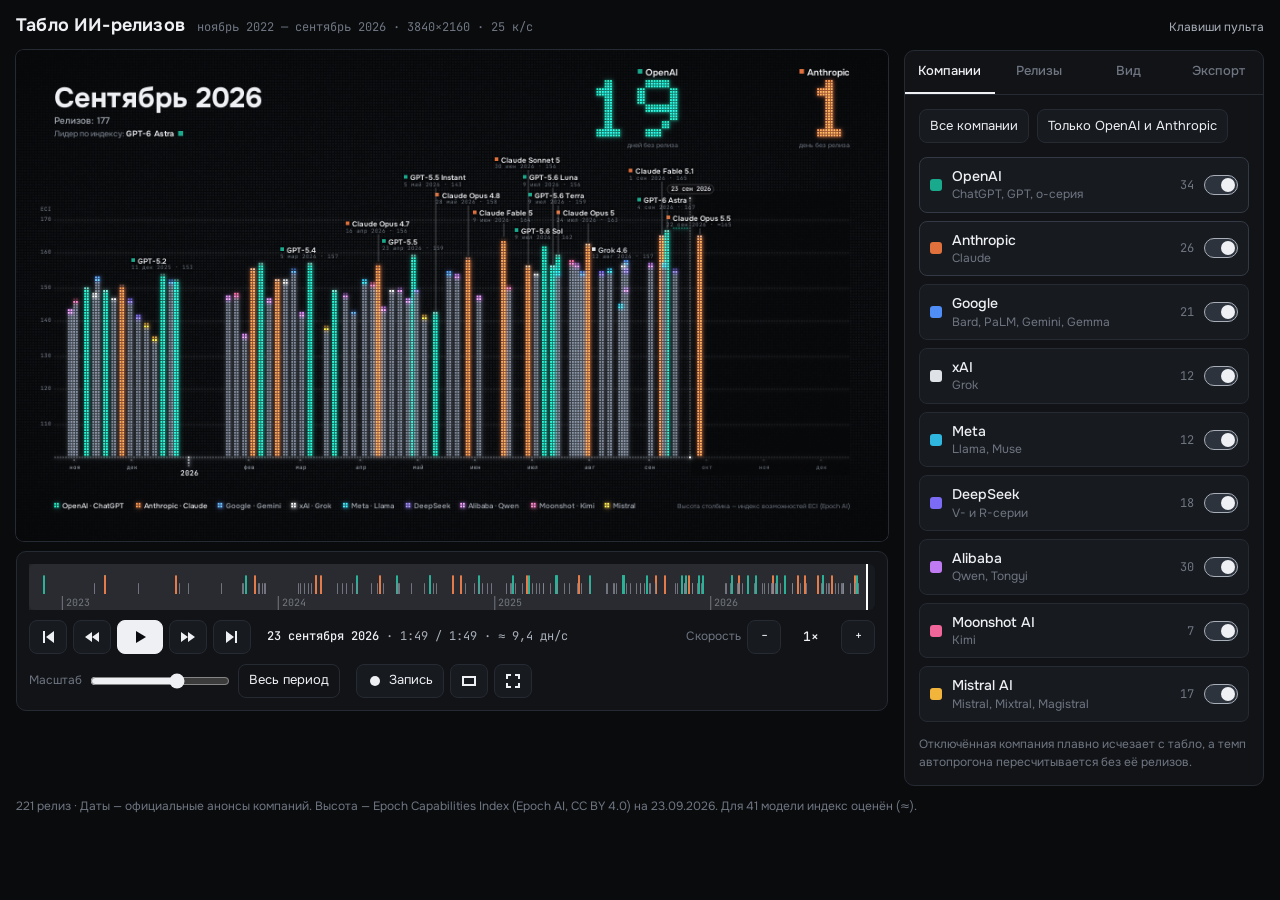
==== index.html @ 163517d7 "Табло ИИ-релизов: пиксельная анимация 16:9 с пультом и экспортом 4K - Движок (js/engine.js): сцена с" ====
<!doctype html>
<html lang="ru">
<head>
<meta charset="utf-8">
<meta name="viewport" content="width=device-width, initial-scale=1, viewport-fit=cover">
<title>Табло ИИ-релизов</title>
<meta name="description" content="Пиксельный таймлайн релизов ИИ-моделей с ноября 2022 года: OpenAI, Anthropic и остальные. Пульт для показа и экспорт видео 4K.">
<link rel="stylesheet" href="css/fonts.css">
<link rel="stylesheet" href="css/app.css">
</head>
<body>
<svg width="0" height="0" style="position:absolute" aria-hidden="true">
  <symbol id="i-start" viewBox="0 0 16 16"><path d="M3 2h2v12H3zM14 2v12L6 8z"/></symbol>
  <symbol id="i-prev" viewBox="0 0 16 16"><path d="M8 3v10L1 8zM15 3v10L8 8z"/></symbol>
  <symbol id="i-play" viewBox="0 0 16 16"><path d="M4 2l10 6-10 6z"/></symbol>
  <symbol id="i-pause" viewBox="0 0 16 16"><path d="M3 2h4v12H3zM9 2h4v12H9z"/></symbol>
  <symbol id="i-next" viewBox="0 0 16 16"><path d="M1 3v10l7-5zM8 3v10l7-5z"/></symbol>
  <symbol id="i-end" viewBox="0 0 16 16"><path d="M2 2v12l8-6zM11 2h2v12h-2z"/></symbol>
  <symbol id="i-rec" viewBox="0 0 16 16"><circle cx="8" cy="8" r="5"/></symbol>
  <symbol id="i-stop" viewBox="0 0 16 16"><path d="M3 3h10v10H3z"/></symbol>
  <symbol id="i-full" viewBox="0 0 16 16"><path d="M1 1h5v2H3v3H1zM10 1h5v5h-2V3h-3zM1 10h2v3h3v2H1zM13 10h2v5h-5v-2h3z"/></symbol>
  <symbol id="i-hide" viewBox="0 0 16 16"><path d="M1 3h14v10H1zm2 2v6h10V5z"/></symbol>
</svg>

<div class="app">
  <header class="topbar">
    <div class="brand">
      <h1>Табло ИИ-релизов</h1>
      <span class="meta" id="meta">ноябрь 2022 — сентябрь 2026 · 3840×2160 · 25 к/с</span>
    </div>
    <details class="keys">
      <summary>Клавиши пульта</summary>
      <dl>
        <dt>Пробел</dt><dd>пуск / пауза</dd>
        <dt>← →</dt><dd>предыдущий / следующий релиз</dd>
        <dt>Shift + ← →</dt><dd>только релизы OpenAI и Anthropic</dd>
        <dt>[ ]</dt><dd>на месяц назад / вперёд</dd>
        <dt>↑ ↓</dt><dd>быстрее / медленнее</dd>
        <dt>+ −  0</dt><dd>приблизить / отдалить / весь период</dd>
        <dt>O</dt><dd>только OpenAI и Anthropic ↔ все</dd>
        <dt>L</dt><dd>подписи моделей</dd>
        <dt>R</dt><dd>запись дубля</dd>
        <dt>H</dt><dd>спрятать пульт (чистая картинка)</dd>
        <dt>F</dt><dd>во весь экран</dd>
        <dt>Home / End</dt><dd>в начало / в конец</dd>
        <dt>Esc</dt><dd>снять выделение модели</dd>
      </dl>
    </details>
  </header>

  <main class="main">
    <section class="stage-col" aria-label="Табло">
      <div class="stage grab" id="stage">
        <canvas id="screen" role="img" aria-label="Пиксельный таймлайн релизов ИИ-моделей"></canvas>
        <div class="stage-badge" id="recBadge" hidden>REC <span id="recTime">0:00</span></div>
        <div class="toast" id="toast" role="status" aria-live="polite"></div>
      </div>

      <div class="transport">
        <div class="scrub" id="scrub" title="Перетащите, чтобы перемотать время">
          <canvas id="scrubCanvas"></canvas>
        </div>
        <div class="row">
          <div class="group" role="group" aria-label="Воспроизведение">
            <button class="btn" id="bStart" title="В начало (Home)" aria-label="В начало"><svg><use href="#i-start"/></svg></button>
            <button class="btn" id="bPrev" title="Предыдущий релиз (←)" aria-label="Предыдущий релиз"><svg><use href="#i-prev"/></svg></button>
            <button class="btn play" id="bPlay" title="Пуск / пауза (пробел)" aria-label="Пуск"><svg><use href="#i-play"/></svg></button>
            <button class="btn" id="bNext" title="Следующий релиз (→)" aria-label="Следующий релиз"><svg><use href="#i-next"/></svg></button>
            <button class="btn" id="bEnd" title="В конец (End)" aria-label="В конец"><svg><use href="#i-end"/></svg></button>
          </div>
          <div class="readout" id="readout"><b>—</b></div>
          <div class="spacer"></div>
          <div class="group" role="group" aria-label="Скорость">
            <span class="group-label">Скорость</span>
            <button class="btn" id="bSlower" title="Медленнее (↓)" aria-label="Медленнее">−</button>
            <span class="speed-val" id="speedVal">1×</span>
            <button class="btn" id="bFaster" title="Быстрее (↑)" aria-label="Быстрее">+</button>
          </div>
          <div class="group">
            <label class="group-label" for="zoom">Масштаб</label>
            <input type="range" id="zoom" min="0" max="1000" step="1">
            <button class="btn ghost" id="bFit" title="Весь период (0)">Весь период</button>
          </div>
          <div class="group">
            <button class="btn rec" id="bRec" aria-pressed="false" title="Запись дубля (R)"><svg><use href="#i-rec"/></svg><span id="recLabel">Запись</span></button>
            <button class="btn" id="bPresent" title="Спрятать пульт (H)" aria-label="Спрятать пульт"><svg><use href="#i-hide"/></svg></button>
            <button class="btn" id="bFull" title="Во весь экран (F)" aria-label="Во весь экран"><svg><use href="#i-full"/></svg></button>
          </div>
        </div>
      </div>
    </section>

    <aside class="panel" aria-label="Пульт">
      <div class="tabs" role="tablist">
        <button class="tab" role="tab" id="t-companies" aria-controls="p-companies" aria-selected="true">Компании</button>
        <button class="tab" role="tab" id="t-releases" aria-controls="p-releases" aria-selected="false">Релизы</button>
        <button class="tab" role="tab" id="t-view" aria-controls="p-view" aria-selected="false">Вид</button>
        <button class="tab" role="tab" id="t-export" aria-controls="p-export" aria-selected="false">Экспорт</button>
      </div>

      <div class="pane" id="p-companies" role="tabpanel" aria-labelledby="t-companies">
        <div class="chips">
          <button class="btn" id="bAll">Все компании</button>
          <button class="btn" id="bMainOnly">Только OpenAI и Anthropic</button>
        </div>
        <div class="list" id="companyList"></div>
        <p class="hint">Отключённая компания плавно исчезает с табло, а темп автопрогона пересчитывается без её релизов.</p>
      </div>

      <div class="pane" id="p-releases" role="tabpanel" aria-labelledby="t-releases" hidden>
        <input class="search" id="relSearch" type="search" placeholder="Найти модель: GPT-4, Opus, Gemini…" aria-label="Поиск модели">
        <div class="releases" id="relList"></div>
        <p class="hint">Клик по названию — перемотать к релизу и выделить модель. Галочка — показывать модель на табло. ≈ — оценка индекса (у модели нет замера ECI).</p>
      </div>

      <div class="pane" id="p-view" role="tabpanel" aria-labelledby="t-view" hidden>
        <div class="opt"><label for="oLabels">Подписи моделей</label><span class="switch"><input type="checkbox" id="oLabels"><span></span></span></div>
        <div class="opt"><label for="oLabelCount">Сколько подписей сразу<small id="oLabelCountVal">16</small></label><input type="range" id="oLabelCount" min="4" max="30" step="1"></div>
        <div class="opt"><label for="oScale">Шкала индекса слева</label><span class="switch"><input type="checkbox" id="oScale"><span></span></span></div>
        <div class="opt"><label for="oFrontier">Линия и имя лидера</label><span class="switch"><input type="checkbox" id="oFrontier"><span></span></span></div>
        <div class="opt"><span>Высота столбиков</span><span class="seg" data-opt="heights"><button data-v="score">По индексу</button><button data-v="equal">Одинаковая</button></span></div>
        <div class="opt"><span>Цвет остальных<small>приглушённый — серый столбик с цветной верхушкой</small></span><span class="seg" data-opt="others"><button data-v="muted">Приглушённый</button><button data-v="brand">Фирменный</button></span></div>
        <div class="opt"><span>Размер пикселя<small>в кадре 4K</small></span><span class="seg" data-opt="grid"><button data-v="8">8</button><button data-v="10">10</button><button data-v="12">12</button><button data-v="16">16</button><button data-v="20">20</button></span></div>
        <div class="opt"><span>Мышь и колёсико листают</span><span class="seg" data-opt="wheel"><button data-v="time">Время</button><button data-v="camera">Камеру</button></span></div>
        <div class="opt"><label for="oFinale">В конце показать весь период</label><span class="switch"><input type="checkbox" id="oFinale"><span></span></span></div>
        <button class="btn ghost" id="bReset">Сбросить настройки</button>
      </div>

      <div class="pane" id="p-export" role="tabpanel" aria-labelledby="t-export" hidden>
        <h3>Что сохранить</h3>
        <div class="takes" id="takeList"></div>
        <div class="opt"><span>Размер</span><span class="seg" data-opt="exportScale"><button data-v="1">4K · 3840×2160</button><button data-v="0.5">Full HD</button></span></div>
        <div class="opt"><span>Качество<small>битрейт для 4K</small></span><span class="seg" data-opt="bitrate"><button data-v="24">24</button><button data-v="32">32</button><button data-v="48">48 Мбит/с</button></span></div>
        <div class="chips">
          <button class="btn primary" id="bExport">Сохранить MP4</button>
          <button class="btn" id="bPng">Кадр PNG 4K</button>
        </div>
        <div class="progress" id="progress" hidden>
          <div class="bar"><i id="progressBar"></i></div>
          <div class="readout" id="progressText">Готовлю…</div>
          <button class="btn ghost" id="bCancel">Отменить</button>
        </div>
        <div class="note" id="exportNote">Видео собирается прямо в браузере: 25 кадров в секунду, H.264. Лучше всего работает в Chrome или Edge на компьютере.</div>
        <p class="hint">Дубль — это запись того, что вы делали пультом: пауза, перемотка, выделение моделей, масштаб. Нажмите «Запись» (R), покажите всё что нужно, остановите — дубль появится здесь.</p>
      </div>
    </aside>
  </main>

  <footer class="foot" id="foot"></footer>
</div>

<script src="vendor/mp4-muxer.js"></script>
<script src="js/data.js"></script>
<script src="js/engine.js"></script>
<script src="js/export.js"></script>
<script src="js/app.js"></script>
</body>
</html>
---- css/fonts.css ----
/* Onest и JetBrains Mono (SIL OFL 1.1) — локальные файлы, чтобы кадры рендерились одинаково везде */
@font-face { font-family: "Onest"; font-style: normal; font-display: swap; font-weight: 100 900;
  src: url("../fonts/onest-cyrillic-wght-normal.woff2") format("woff2-variations");
  unicode-range: U+0301, U+0400-045F, U+0490-0491, U+04B0-04B1, U+2116; }
@font-face { font-family: "Onest"; font-style: normal; font-display: swap; font-weight: 100 900;
  src: url("../fonts/onest-latin-wght-normal.woff2") format("woff2-variations");
  unicode-range: U+0000-00FF, U+0131, U+0152-0153, U+02BB-02BC, U+02C6, U+02DA, U+02DC, U+0304, U+0308, U+0329, U+2000-206F, U+20AC, U+2122, U+2191, U+2193, U+2212, U+2215, U+FEFF, U+FFFD; }
@font-face { font-family: "JetBrains Mono"; font-style: normal; font-display: swap; font-weight: 100 800;
  src: url("../fonts/jetbrains-mono-cyrillic-wght-normal.woff2") format("woff2-variations");
  unicode-range: U+0301, U+0400-045F, U+0490-0491, U+04B0-04B1, U+2116; }
@font-face { font-family: "JetBrains Mono"; font-style: normal; font-display: swap; font-weight: 100 800;
  src: url("../fonts/jetbrains-mono-latin-wght-normal.woff2") format("woff2-variations");
  unicode-range: U+0000-00FF, U+0131, U+0152-0153, U+02BB-02BC, U+02C6, U+02DA, U+02DC, U+0304, U+0308, U+0329, U+2000-206F, U+20AC, U+2122, U+2191, U+2193, U+2212, U+2215, U+FEFF, U+FFFD; }
---- css/app.css ----
/* Табло ИИ-релизов — пульт. Одна тёмная тема: это монтажный стол, картинка всё равно тёмная. */
:root {
  color-scheme: dark;
  --bg: #0a0b0d;
  --surface: #111317;
  --surface-2: #171a1f;
  --surface-3: #1e2229;
  --line: #262a33;
  --line-2: #343a45;
  --text: #eef0f3;
  --text-2: #a9afb9;
  --text-3: #6f7682;
  --openai: #19aa8e;
  --anthropic: #e0703c;
  --rec: #ff5a4f;
  --focus: #9cc2ff;
  --radius: 10px;
  --font: "Onest", "Segoe UI", system-ui, -apple-system, sans-serif;
  --mono: "JetBrains Mono", ui-monospace, "SFMono-Regular", Menlo, Consolas, monospace;
}

* { box-sizing: border-box; }
[hidden] { display: none !important; }
html, body { height: 100%; }
body {
  margin: 0;
  background: var(--bg);
  color: var(--text);
  font: 14px/1.45 var(--font);
  -webkit-font-smoothing: antialiased;
}
button, input, select { font: inherit; color: inherit; }
button { cursor: pointer; }
:focus-visible { outline: 2px solid var(--focus); outline-offset: 2px; }

.app { min-height: 100%; display: flex; flex-direction: column; padding-inline: 16px; padding-block: 12px 20px; gap: 12px; }

/* ---------- шапка ---------- */
.topbar { display: flex; align-items: baseline; justify-content: space-between; gap: 12px 24px; flex-wrap: wrap; }
.brand { display: flex; align-items: baseline; gap: 12px; flex-wrap: wrap; }
.brand h1 { margin: 0; font-size: 18px; font-weight: 650; letter-spacing: 0.01em; }
.brand .meta { color: var(--text-3); font: 12px/1.2 var(--mono); }
.keys { color: var(--text-3); font-size: 12px; }
.keys summary { cursor: pointer; list-style: none; color: var(--text-2); }
.keys summary::-webkit-details-marker { display: none; }
.keys[open] summary { margin-bottom: 8px; }
.keys dl { display: grid; grid-template-columns: auto 1fr; gap: 4px 14px; margin: 0; padding: 12px 14px; background: var(--surface); border: 1px solid var(--line); border-radius: var(--radius); }
.keys dt { font-family: var(--mono); color: var(--text); white-space: nowrap; }
.keys dd { margin: 0; color: var(--text-2); }

/* ---------- основная сетка ---------- */
.main { display: grid; grid-template-columns: minmax(0, 1fr) 360px; gap: 16px; align-items: start; }
.stage-col { display: flex; flex-direction: column; gap: 10px; min-width: 0; }

.stage {
  position: relative;
  width: 100%;
  max-width: 100%;
  aspect-ratio: 16 / 9;
  background: #07080a;
  border-radius: 8px;
  overflow: hidden;
  box-shadow: 0 0 0 1px var(--line);
  touch-action: none;
  user-select: none;
}
.stage canvas { position: absolute; inset: 0; width: 100%; height: 100%; display: block; image-rendering: auto; }
.stage.grab { cursor: grab; }
.stage.grabbing { cursor: grabbing; }
.stage.pointer { cursor: pointer; }
.stage-badge {
  position: absolute; top: 12px; right: 12px;
  display: flex; align-items: center; gap: 8px;
  padding: 5px 10px; border-radius: 999px;
  background: rgba(10, 11, 13, 0.82); border: 1px solid rgba(255, 90, 79, 0.5);
  font: 600 12px/1 var(--mono); color: var(--rec); letter-spacing: 0.06em;
  pointer-events: none;
}
.stage-badge::before { content: ""; width: 8px; height: 8px; border-radius: 50%; background: var(--rec); animation: blink 1s steps(2, start) infinite; }
@keyframes blink { to { visibility: hidden; } }
.toast {
  position: absolute; left: 50%; bottom: 16px; transform: translateX(-50%);
  padding: 7px 14px; border-radius: 8px;
  background: rgba(17, 19, 23, 0.92); border: 1px solid var(--line-2);
  font-size: 13px; color: var(--text); white-space: nowrap; pointer-events: none;
  opacity: 0; transition: opacity 0.2s;
}
.toast.show { opacity: 1; }

/* ---------- транспорт ---------- */
.transport { display: flex; flex-direction: column; gap: 10px; padding: 12px; background: var(--surface); border: 1px solid var(--line); border-radius: var(--radius); }
.scrub { position: relative; height: 46px; border-radius: 6px; background: var(--surface-2); cursor: pointer; touch-action: none; }
.scrub canvas { position: absolute; inset: 0; width: 100%; height: 100%; display: block; }
.row { display: flex; align-items: center; gap: 10px 16px; flex-wrap: wrap; }
.group { display: flex; align-items: center; gap: 6px; }
.group-label { color: var(--text-3); font-size: 12px; }
.btn {
  display: inline-flex; align-items: center; justify-content: center; gap: 6px;
  height: 34px; min-width: 34px; padding: 0 10px;
  background: var(--surface-2); border: 1px solid var(--line); border-radius: 8px;
  color: var(--text); font-size: 13px; white-space: nowrap;
}
.btn:hover { background: var(--surface-3); border-color: var(--line-2); }
.btn:disabled { opacity: 0.45; cursor: default; }
.btn svg { width: 16px; height: 16px; fill: currentColor; flex: none; }
.btn.play { min-width: 46px; background: var(--text); color: #0b0c0f; border-color: var(--text); }
.btn.play:hover { background: #ffffff; }
.btn.rec[aria-pressed="true"] { border-color: var(--rec); color: var(--rec); }
.btn.primary { background: var(--text); color: #0b0c0f; border-color: var(--text); font-weight: 600; }
.btn.primary:hover { background: #fff; }
.btn.ghost { background: transparent; }
.readout { font: 12px/1.3 var(--mono); color: var(--text-2); font-variant-numeric: tabular-nums; }
.readout b { color: var(--text); font-weight: 500; }
.speed-val { min-width: 48px; text-align: center; font: 500 13px/1 var(--mono); }
.spacer { flex: 1 1 auto; }
input[type="range"] { accent-color: var(--text); width: 140px; }

/* ---------- боковая панель ---------- */
.panel { display: flex; flex-direction: column; background: var(--surface); border: 1px solid var(--line); border-radius: var(--radius); min-height: 0; }
.tabs { display: grid; grid-template-columns: repeat(4, 1fr); border-bottom: 1px solid var(--line); }
.tab { padding: 11px 6px; background: none; border: 0; border-bottom: 2px solid transparent; color: var(--text-3); font-size: 13px; font-weight: 500; }
.tab[aria-selected="true"] { color: var(--text); border-bottom-color: var(--text); }
.tab:hover { color: var(--text); }
.pane { padding: 14px; display: flex; flex-direction: column; gap: 14px; overflow: auto; }
.pane[hidden] { display: none !important; }
.pane h3 { margin: 0; font-size: 12px; font-weight: 600; color: var(--text-3); text-transform: uppercase; letter-spacing: 0.08em; }
.hint { margin: 0; color: var(--text-3); font-size: 12px; }
.chips { display: flex; flex-wrap: wrap; gap: 8px; }

.company { display: grid; grid-template-columns: 12px 1fr auto auto; align-items: center; gap: 10px; padding: 8px 10px; border: 1px solid var(--line); border-radius: 8px; background: var(--surface-2); }
.company .sw { width: 12px; height: 12px; border-radius: 3px; }
.company .name { font-weight: 500; }
.company .name small { display: block; color: var(--text-3); font-weight: 400; font-size: 12px; }
.company .count { color: var(--text-3); font: 12px var(--mono); }
.company.main { border-color: var(--line-2); }
.list { display: flex; flex-direction: column; gap: 8px; }

.switch { position: relative; width: 34px; height: 20px; flex: none; }
.switch input { position: absolute; inset: 0; opacity: 0; margin: 0; cursor: pointer; }
.switch span { position: absolute; inset: 0; border-radius: 999px; background: var(--surface-3); border: 1px solid var(--line-2); transition: background 0.15s; pointer-events: none; }
.switch span::after { content: ""; position: absolute; top: 2px; left: 2px; width: 14px; height: 14px; border-radius: 50%; background: var(--text-3); transition: transform 0.15s, background 0.15s; }
.switch input:checked + span { background: #2d333d; border-color: var(--text-2); }
.switch input:checked + span::after { transform: translateX(14px); background: var(--text); }
.switch input:focus-visible + span { outline: 2px solid var(--focus); outline-offset: 2px; }

.opt { display: flex; align-items: center; justify-content: space-between; gap: 12px; }
.opt label { color: var(--text); }
.opt small { display: block; color: var(--text-3); font-size: 12px; }
.seg { display: inline-flex; border: 1px solid var(--line); border-radius: 8px; overflow: hidden; flex: none; }
.seg button { padding: 6px 10px; background: var(--surface-2); border: 0; border-left: 1px solid var(--line); color: var(--text-2); font-size: 12px; }
.seg button:first-child { border-left: 0; }
.seg button[aria-pressed="true"] { background: var(--text); color: #0b0c0f; font-weight: 600; }

.search { width: 100%; height: 34px; padding: 0 10px; border-radius: 8px; border: 1px solid var(--line); background: var(--surface-2); }
.releases { display: flex; flex-direction: column; max-height: min(62vh, 640px); overflow: auto; border: 1px solid var(--line); border-radius: 8px; }
.releases .year { position: sticky; top: 0; z-index: 1; padding: 6px 10px; background: var(--surface-3); color: var(--text-2); font: 600 12px var(--mono); }
.rel { display: grid; grid-template-columns: 22px 10px minmax(0, 1fr) auto; align-items: center; gap: 8px; padding: 6px 10px; border-top: 1px solid var(--line); }
.rel:hover { background: var(--surface-2); }
.rel.focus { background: #1c2129; box-shadow: inset 2px 0 0 var(--text); }
.rel.off .rel-name, .rel.off .rel-meta { opacity: 0.4; }
.rel input { margin: 0; accent-color: var(--text); }
.rel .sw { width: 10px; height: 10px; border-radius: 2px; }
.rel-name { background: none; border: 0; padding: 0; text-align: left; min-width: 0; overflow: hidden; text-overflow: ellipsis; white-space: nowrap; }
.rel-name:hover { text-decoration: underline; text-underline-offset: 3px; }
.rel-name .flag { color: var(--text-3); margin-left: 4px; font-size: 11px; }
.rel-meta { color: var(--text-3); font: 11px var(--mono); text-align: right; white-space: nowrap; }

.takes { display: flex; flex-direction: column; gap: 8px; }
.take { display: grid; grid-template-columns: 18px minmax(0, 1fr) auto; align-items: center; gap: 10px; padding: 8px 10px; border: 1px solid var(--line); border-radius: 8px; background: var(--surface-2); }
.take input { margin: 0; accent-color: var(--text); }
.take .t-name { font-weight: 500; }
.take .t-meta { display: block; color: var(--text-3); font: 11px var(--mono); }
.progress { display: flex; flex-direction: column; gap: 6px; }
.bar { height: 8px; border-radius: 999px; background: var(--surface-3); overflow: hidden; }
.bar > i { display: block; height: 100%; width: 0; background: var(--text); transition: width 0.2s; }
.note { padding: 10px 12px; border-radius: 8px; background: var(--surface-2); border: 1px solid var(--line); color: var(--text-2); font-size: 12px; }
.note.warn { border-color: rgba(255, 90, 79, 0.5); color: #ffb3ad; }
.foot { color: var(--text-3); font-size: 12px; }
.foot a { color: var(--text-2); }

/* ---------- режим показа (H): только картинка ---------- */
body.present .topbar, body.present .panel, body.present .transport { display: none; }
body.present .app { padding: 0; }
body.present .main { display: block; }
body.present .stage { position: fixed; inset: 0; margin: auto; width: min(100vw, calc(100vh * 16 / 9)); height: auto; border-radius: 0; box-shadow: none; }
body.present { background: #000; }
body.present.idle, body.present.idle .stage { cursor: none; }
.stage:fullscreen { width: 100vw; height: 100vh; max-width: none; border-radius: 0; background: #000; aspect-ratio: auto; }
.stage:fullscreen canvas { object-fit: contain; }

@media (max-width: 1100px) {
  .main { grid-template-columns: minmax(0, 1fr); }
  .releases { max-height: 420px; }
}
@media (max-width: 520px) {
  .app { padding-inline: 16px; }
  input[type="range"] { width: 110px; }
  .keys { display: none; }
}
@media (prefers-reduced-motion: reduce) {
  .stage-badge::before { animation: none; }
  .toast, .bar > i, .switch span, .switch span::after { transition: none; }
}
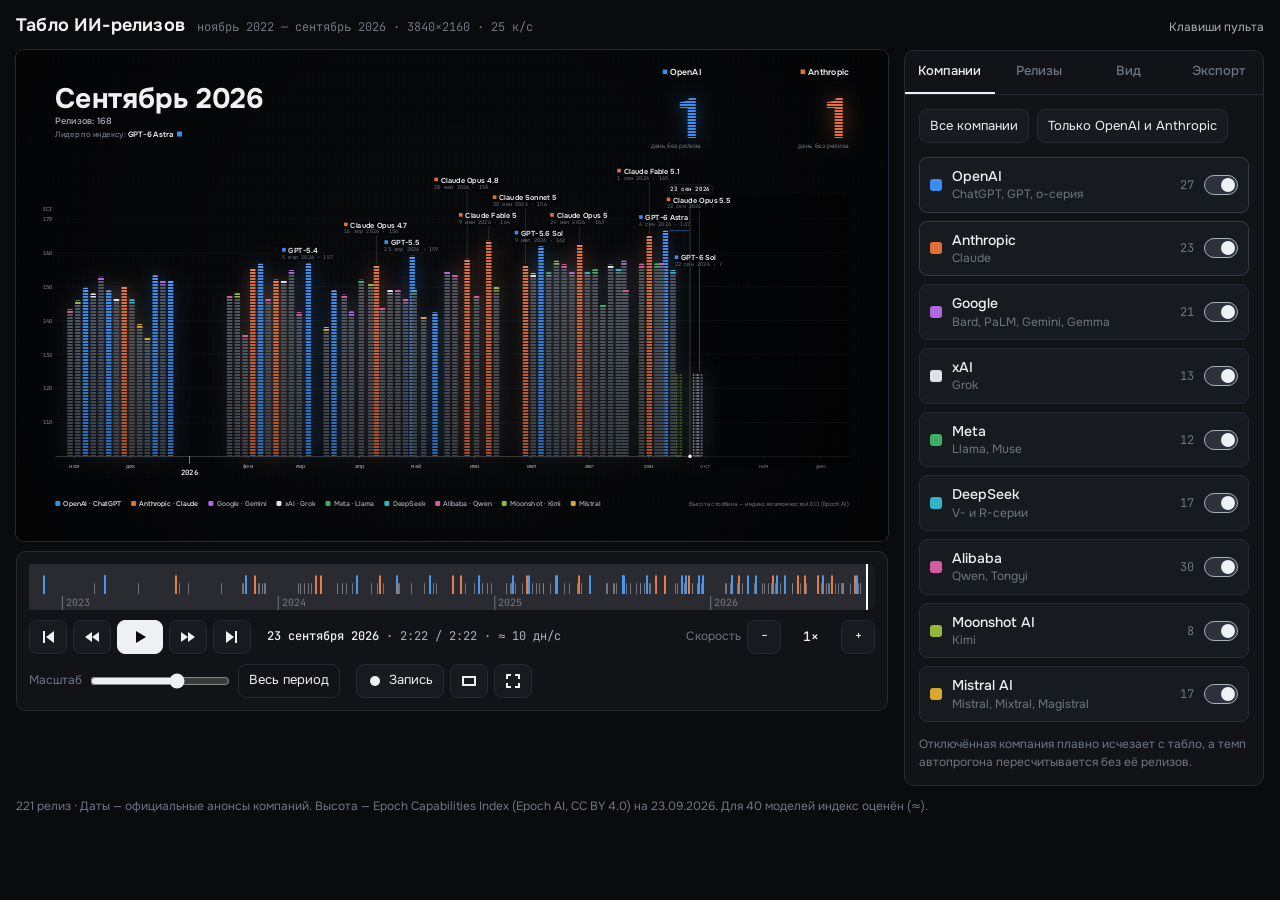
==== commit 842d885a: "Табло: синий OpenAI, равномерное время, один анонс за раз, менее пиксельный стиль - Цвета: OpenAI си" ====
--- a/index.html
+++ b/index.html
@@ -120,7 +120,8 @@
         <div class="opt"><label for="oFrontier">Линия и имя лидера</label><span class="switch"><input type="checkbox" id="oFrontier"><span></span></span></div>
         <div class="opt"><span>Высота столбиков</span><span class="seg" data-opt="heights"><button data-v="score">По индексу</button><button data-v="equal">Одинаковая</button></span></div>
         <div class="opt"><span>Цвет остальных<small>приглушённый — серый столбик с цветной верхушкой</small></span><span class="seg" data-opt="others"><button data-v="muted">Приглушённый</button><button data-v="brand">Фирменный</button></span></div>
-        <div class="opt"><span>Размер пикселя<small>в кадре 4K</small></span><span class="seg" data-opt="grid"><button data-v="8">8</button><button data-v="10">10</button><button data-v="12">12</button><button data-v="16">16</button><button data-v="20">20</button></span></div>
+        <div class="opt"><span>Стиль<small>сегменты — гладкие столбики с тонкой нарезкой</small></span><span class="seg" data-opt="style"><button data-v="segments">Сегменты</button><button data-v="smooth">Гладкий</button><button data-v="pixel">Пиксели</button></span></div>
+        <div class="opt" id="gridOpt"><span>Размер пикселя<small>в кадре 4K</small></span><span class="seg" data-opt="grid"><button data-v="8">8</button><button data-v="10">10</button><button data-v="12">12</button><button data-v="16">16</button><button data-v="20">20</button></span></div>
         <div class="opt"><span>Мышь и колёсико листают</span><span class="seg" data-opt="wheel"><button data-v="time">Время</button><button data-v="camera">Камеру</button></span></div>
         <div class="opt"><label for="oFinale">В конце показать весь период</label><span class="switch"><input type="checkbox" id="oFinale"><span></span></span></div>
         <button class="btn ghost" id="bReset">Сбросить настройки</button>
--- a/css/app.css
+++ b/css/app.css
@@ -132,7 +132,7 @@
 .company .name { font-weight: 500; }
 .company .name small { display: block; color: var(--text-3); font-weight: 400; font-size: 12px; }
 .company .count { color: var(--text-3); font: 12px var(--mono); }
-.company.main { border-color: var(--line-2); }
+.company.is-main { border-color: var(--line-2); }
 .list { display: flex; flex-direction: column; gap: 8px; }
 
 .switch { position: relative; width: 34px; height: 20px; flex: none; }
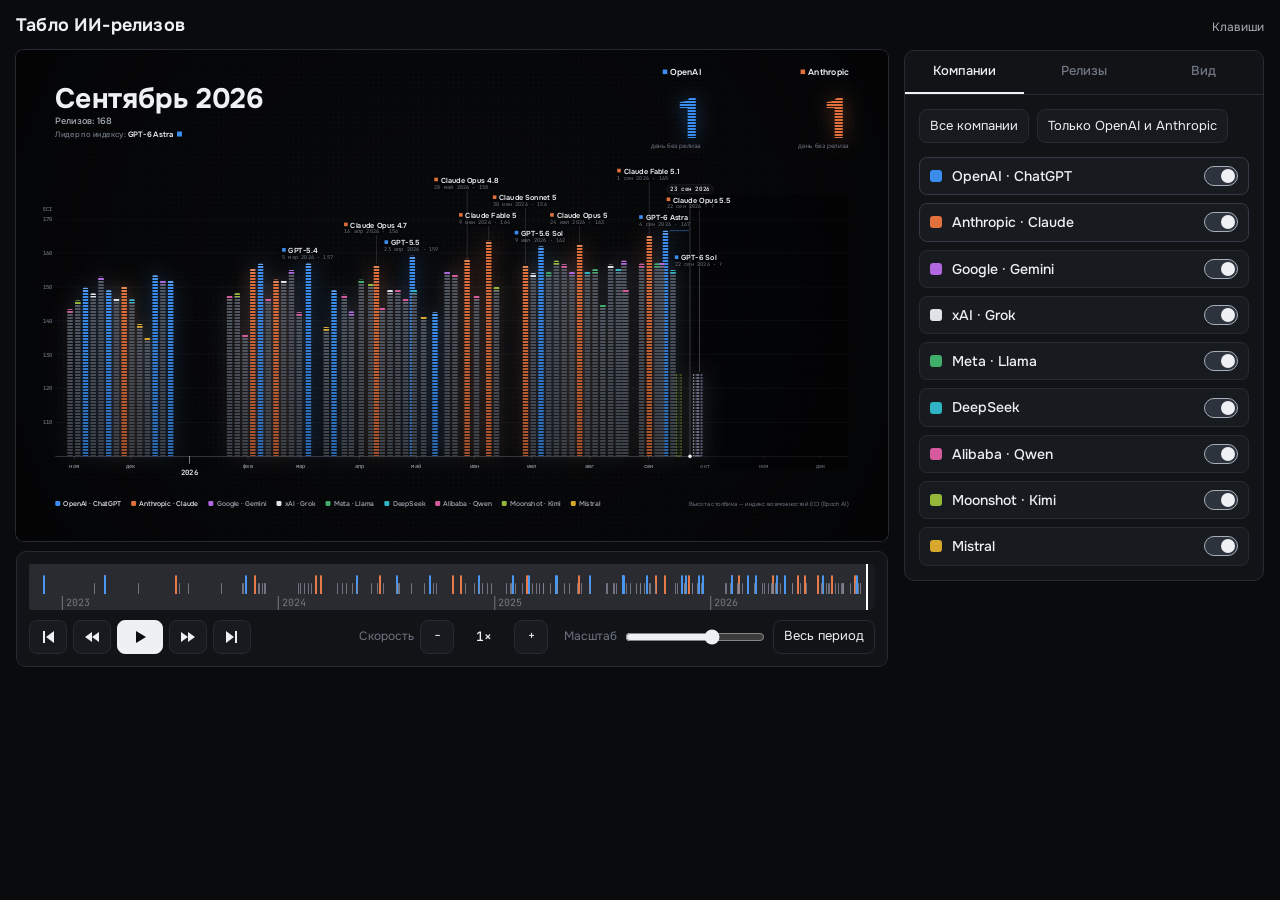
==== commit 9e24804f: "Пульт без лишнего: убраны запись, экспорт, полный экран и служебный текст - из шапки убрана строка с" ====
--- a/index.html
+++ b/index.html
@@ -4,7 +4,7 @@
 <meta charset="utf-8">
 <meta name="viewport" content="width=device-width, initial-scale=1, viewport-fit=cover">
 <title>Табло ИИ-релизов</title>
-<meta name="description" content="Пиксельный таймлайн релизов ИИ-моделей с ноября 2022 года: OpenAI, Anthropic и остальные. Пульт для показа и экспорт видео 4K.">
+<meta name="description" content="Таймлайн релизов ИИ-моделей с ноября 2022 года: OpenAI, Anthropic и остальные.">
 <link rel="stylesheet" href="css/fonts.css">
 <link rel="stylesheet" href="css/app.css">
 </head>
@@ -16,20 +16,13 @@
   <symbol id="i-pause" viewBox="0 0 16 16"><path d="M3 2h4v12H3zM9 2h4v12H9z"/></symbol>
   <symbol id="i-next" viewBox="0 0 16 16"><path d="M1 3v10l7-5zM8 3v10l7-5z"/></symbol>
   <symbol id="i-end" viewBox="0 0 16 16"><path d="M2 2v12l8-6zM11 2h2v12h-2z"/></symbol>
-  <symbol id="i-rec" viewBox="0 0 16 16"><circle cx="8" cy="8" r="5"/></symbol>
-  <symbol id="i-stop" viewBox="0 0 16 16"><path d="M3 3h10v10H3z"/></symbol>
-  <symbol id="i-full" viewBox="0 0 16 16"><path d="M1 1h5v2H3v3H1zM10 1h5v5h-2V3h-3zM1 10h2v3h3v2H1zM13 10h2v5h-5v-2h3z"/></symbol>
-  <symbol id="i-hide" viewBox="0 0 16 16"><path d="M1 3h14v10H1zm2 2v6h10V5z"/></symbol>
 </svg>
 
 <div class="app">
   <header class="topbar">
-    <div class="brand">
-      <h1>Табло ИИ-релизов</h1>
-      <span class="meta" id="meta">ноябрь 2022 — сентябрь 2026 · 3840×2160 · 25 к/с</span>
-    </div>
+    <h1>Табло ИИ-релизов</h1>
     <details class="keys">
-      <summary>Клавиши пульта</summary>
+      <summary>Клавиши</summary>
       <dl>
         <dt>Пробел</dt><dd>пуск / пауза</dd>
         <dt>← →</dt><dd>предыдущий / следующий релиз</dd>
@@ -39,52 +32,42 @@
         <dt>+ −  0</dt><dd>приблизить / отдалить / весь период</dd>
         <dt>O</dt><dd>только OpenAI и Anthropic ↔ все</dd>
         <dt>L</dt><dd>подписи моделей</dd>
-        <dt>R</dt><dd>запись дубля</dd>
-        <dt>H</dt><dd>спрятать пульт (чистая картинка)</dd>
-        <dt>F</dt><dd>во весь экран</dd>
+        <dt>H</dt><dd>спрятать пульт</dd>
         <dt>Home / End</dt><dd>в начало / в конец</dd>
         <dt>Esc</dt><dd>снять выделение модели</dd>
       </dl>
     </details>
   </header>
 
-  <main class="main">
+  <main class="layout">
     <section class="stage-col" aria-label="Табло">
       <div class="stage grab" id="stage">
-        <canvas id="screen" role="img" aria-label="Пиксельный таймлайн релизов ИИ-моделей"></canvas>
-        <div class="stage-badge" id="recBadge" hidden>REC <span id="recTime">0:00</span></div>
-        <div class="toast" id="toast" role="status" aria-live="polite"></div>
+        <canvas id="screen" role="img" aria-label="Таймлайн релизов ИИ-моделей"></canvas>
       </div>
 
       <div class="transport">
-        <div class="scrub" id="scrub" title="Перетащите, чтобы перемотать время">
+        <div class="scrub" id="scrub">
           <canvas id="scrubCanvas"></canvas>
         </div>
         <div class="row">
           <div class="group" role="group" aria-label="Воспроизведение">
-            <button class="btn" id="bStart" title="В начало (Home)" aria-label="В начало"><svg><use href="#i-start"/></svg></button>
-            <button class="btn" id="bPrev" title="Предыдущий релиз (←)" aria-label="Предыдущий релиз"><svg><use href="#i-prev"/></svg></button>
-            <button class="btn play" id="bPlay" title="Пуск / пауза (пробел)" aria-label="Пуск"><svg><use href="#i-play"/></svg></button>
-            <button class="btn" id="bNext" title="Следующий релиз (→)" aria-label="Следующий релиз"><svg><use href="#i-next"/></svg></button>
-            <button class="btn" id="bEnd" title="В конец (End)" aria-label="В конец"><svg><use href="#i-end"/></svg></button>
+            <button class="btn" id="bStart" title="В начало" aria-label="В начало"><svg><use href="#i-start"/></svg></button>
+            <button class="btn" id="bPrev" title="Предыдущий релиз" aria-label="Предыдущий релиз"><svg><use href="#i-prev"/></svg></button>
+            <button class="btn play" id="bPlay" title="Пуск / пауза" aria-label="Пуск"><svg><use href="#i-play"/></svg></button>
+            <button class="btn" id="bNext" title="Следующий релиз" aria-label="Следующий релиз"><svg><use href="#i-next"/></svg></button>
+            <button class="btn" id="bEnd" title="В конец" aria-label="В конец"><svg><use href="#i-end"/></svg></button>
           </div>
-          <div class="readout" id="readout"><b>—</b></div>
           <div class="spacer"></div>
           <div class="group" role="group" aria-label="Скорость">
             <span class="group-label">Скорость</span>
-            <button class="btn" id="bSlower" title="Медленнее (↓)" aria-label="Медленнее">−</button>
+            <button class="btn" id="bSlower" aria-label="Медленнее">−</button>
             <span class="speed-val" id="speedVal">1×</span>
-            <button class="btn" id="bFaster" title="Быстрее (↑)" aria-label="Быстрее">+</button>
+            <button class="btn" id="bFaster" aria-label="Быстрее">+</button>
           </div>
           <div class="group">
             <label class="group-label" for="zoom">Масштаб</label>
             <input type="range" id="zoom" min="0" max="1000" step="1">
-            <button class="btn ghost" id="bFit" title="Весь период (0)">Весь период</button>
-          </div>
-          <div class="group">
-            <button class="btn rec" id="bRec" aria-pressed="false" title="Запись дубля (R)"><svg><use href="#i-rec"/></svg><span id="recLabel">Запись</span></button>
-            <button class="btn" id="bPresent" title="Спрятать пульт (H)" aria-label="Спрятать пульт"><svg><use href="#i-hide"/></svg></button>
-            <button class="btn" id="bFull" title="Во весь экран (F)" aria-label="Во весь экран"><svg><use href="#i-full"/></svg></button>
+            <button class="btn ghost" id="bFit">Весь период</button>
           </div>
         </div>
       </div>
@@ -95,7 +78,6 @@
         <button class="tab" role="tab" id="t-companies" aria-controls="p-companies" aria-selected="true">Компании</button>
         <button class="tab" role="tab" id="t-releases" aria-controls="p-releases" aria-selected="false">Релизы</button>
         <button class="tab" role="tab" id="t-view" aria-controls="p-view" aria-selected="false">Вид</button>
-        <button class="tab" role="tab" id="t-export" aria-controls="p-export" aria-selected="false">Экспорт</button>
       </div>
 
       <div class="pane" id="p-companies" role="tabpanel" aria-labelledby="t-companies">
@@ -104,56 +86,33 @@
           <button class="btn" id="bMainOnly">Только OpenAI и Anthropic</button>
         </div>
         <div class="list" id="companyList"></div>
-        <p class="hint">Отключённая компания плавно исчезает с табло, а темп автопрогона пересчитывается без её релизов.</p>
       </div>
 
       <div class="pane" id="p-releases" role="tabpanel" aria-labelledby="t-releases" hidden>
-        <input class="search" id="relSearch" type="search" placeholder="Найти модель: GPT-4, Opus, Gemini…" aria-label="Поиск модели">
+        <input class="search" id="relSearch" type="search" placeholder="Найти модель" aria-label="Поиск модели">
         <div class="releases" id="relList"></div>
-        <p class="hint">Клик по названию — перемотать к релизу и выделить модель. Галочка — показывать модель на табло. ≈ — оценка индекса (у модели нет замера ECI).</p>
       </div>
 
       <div class="pane" id="p-view" role="tabpanel" aria-labelledby="t-view" hidden>
+        <div class="opt"><span>Стиль</span><span class="seg" data-opt="style"><button data-v="segments">Сегменты</button><button data-v="smooth">Гладкий</button><button data-v="pixel">Пиксели</button></span></div>
+        <div class="opt" id="gridOpt"><span>Размер пикселя</span><span class="seg" data-opt="grid"><button data-v="8">8</button><button data-v="10">10</button><button data-v="12">12</button><button data-v="16">16</button><button data-v="20">20</button></span></div>
         <div class="opt"><label for="oLabels">Подписи моделей</label><span class="switch"><input type="checkbox" id="oLabels"><span></span></span></div>
-        <div class="opt"><label for="oLabelCount">Сколько подписей сразу<small id="oLabelCountVal">16</small></label><input type="range" id="oLabelCount" min="4" max="30" step="1"></div>
-        <div class="opt"><label for="oScale">Шкала индекса слева</label><span class="switch"><input type="checkbox" id="oScale"><span></span></span></div>
-        <div class="opt"><label for="oFrontier">Линия и имя лидера</label><span class="switch"><input type="checkbox" id="oFrontier"><span></span></span></div>
+        <div class="opt"><label for="oLabelCount">Подписей сразу: <span id="oLabelCountVal">12</span></label><input type="range" id="oLabelCount" min="4" max="30" step="1"></div>
+        <div class="opt"><label for="oScale">Шкала индекса</label><span class="switch"><input type="checkbox" id="oScale"><span></span></span></div>
+        <div class="opt"><label for="oFrontier">Лидер по индексу</label><span class="switch"><input type="checkbox" id="oFrontier"><span></span></span></div>
         <div class="opt"><span>Высота столбиков</span><span class="seg" data-opt="heights"><button data-v="score">По индексу</button><button data-v="equal">Одинаковая</button></span></div>
-        <div class="opt"><span>Цвет остальных<small>приглушённый — серый столбик с цветной верхушкой</small></span><span class="seg" data-opt="others"><button data-v="muted">Приглушённый</button><button data-v="brand">Фирменный</button></span></div>
-        <div class="opt"><span>Стиль<small>сегменты — гладкие столбики с тонкой нарезкой</small></span><span class="seg" data-opt="style"><button data-v="segments">Сегменты</button><button data-v="smooth">Гладкий</button><button data-v="pixel">Пиксели</button></span></div>
-        <div class="opt" id="gridOpt"><span>Размер пикселя<small>в кадре 4K</small></span><span class="seg" data-opt="grid"><button data-v="8">8</button><button data-v="10">10</button><button data-v="12">12</button><button data-v="16">16</button><button data-v="20">20</button></span></div>
-        <div class="opt"><span>Мышь и колёсико листают</span><span class="seg" data-opt="wheel"><button data-v="time">Время</button><button data-v="camera">Камеру</button></span></div>
-        <div class="opt"><label for="oFinale">В конце показать весь период</label><span class="switch"><input type="checkbox" id="oFinale"><span></span></span></div>
+        <div class="opt"><span>Цвет остальных</span><span class="seg" data-opt="others"><button data-v="muted">Серый</button><button data-v="brand">Фирменный</button></span></div>
+        <div class="opt"><span>Мышь листает</span><span class="seg" data-opt="wheel"><button data-v="time">Время</button><button data-v="camera">Камеру</button></span></div>
+        <div class="opt"><label for="oFinale">В конце весь период</label><span class="switch"><input type="checkbox" id="oFinale"><span></span></span></div>
         <button class="btn ghost" id="bReset">Сбросить настройки</button>
-      </div>
-
-      <div class="pane" id="p-export" role="tabpanel" aria-labelledby="t-export" hidden>
-        <h3>Что сохранить</h3>
-        <div class="takes" id="takeList"></div>
-        <div class="opt"><span>Размер</span><span class="seg" data-opt="exportScale"><button data-v="1">4K · 3840×2160</button><button data-v="0.5">Full HD</button></span></div>
-        <div class="opt"><span>Качество<small>битрейт для 4K</small></span><span class="seg" data-opt="bitrate"><button data-v="24">24</button><button data-v="32">32</button><button data-v="48">48 Мбит/с</button></span></div>
-        <div class="chips">
-          <button class="btn primary" id="bExport">Сохранить MP4</button>
-          <button class="btn" id="bPng">Кадр PNG 4K</button>
-        </div>
-        <div class="progress" id="progress" hidden>
-          <div class="bar"><i id="progressBar"></i></div>
-          <div class="readout" id="progressText">Готовлю…</div>
-          <button class="btn ghost" id="bCancel">Отменить</button>
-        </div>
-        <div class="note" id="exportNote">Видео собирается прямо в браузере: 25 кадров в секунду, H.264. Лучше всего работает в Chrome или Edge на компьютере.</div>
-        <p class="hint">Дубль — это запись того, что вы делали пультом: пауза, перемотка, выделение моделей, масштаб. Нажмите «Запись» (R), покажите всё что нужно, остановите — дубль появится здесь.</p>
       </div>
     </aside>
   </main>
-
-  <footer class="foot" id="foot"></footer>
 </div>
 
-<script src="vendor/mp4-muxer.js"></script>
 <script src="js/data.js"></script>
 <script src="js/engine.js"></script>
-<script src="js/export.js"></script>
+<script src="js/track.js"></script>
 <script src="js/app.js"></script>
 </body>
 </html>
--- a/css/app.css
+++ b/css/app.css
@@ -1,4 +1,4 @@
-/* Табло ИИ-релизов — пульт. Одна тёмная тема: это монтажный стол, картинка всё равно тёмная. */
+/* Табло ИИ-релизов — пульт. Одна тёмная тема: картинка всё равно тёмная. */
 :root {
   color-scheme: dark;
   --bg: #0a0b0d;
@@ -10,9 +10,6 @@
   --text: #eef0f3;
   --text-2: #a9afb9;
   --text-3: #6f7682;
-  --openai: #19aa8e;
-  --anthropic: #e0703c;
-  --rec: #ff5a4f;
   --focus: #9cc2ff;
   --radius: 10px;
   --font: "Onest", "Segoe UI", system-ui, -apple-system, sans-serif;
@@ -37,9 +34,7 @@
 
 /* ---------- шапка ---------- */
 .topbar { display: flex; align-items: baseline; justify-content: space-between; gap: 12px 24px; flex-wrap: wrap; }
-.brand { display: flex; align-items: baseline; gap: 12px; flex-wrap: wrap; }
-.brand h1 { margin: 0; font-size: 18px; font-weight: 650; letter-spacing: 0.01em; }
-.brand .meta { color: var(--text-3); font: 12px/1.2 var(--mono); }
+.topbar h1 { margin: 0; font-size: 18px; font-weight: 650; letter-spacing: 0.01em; }
 .keys { color: var(--text-3); font-size: 12px; }
 .keys summary { cursor: pointer; list-style: none; color: var(--text-2); }
 .keys summary::-webkit-details-marker { display: none; }
@@ -49,7 +44,7 @@
 .keys dd { margin: 0; color: var(--text-2); }
 
 /* ---------- основная сетка ---------- */
-.main { display: grid; grid-template-columns: minmax(0, 1fr) 360px; gap: 16px; align-items: start; }
+.layout { display: grid; grid-template-columns: minmax(0, 1fr) 360px; gap: 16px; align-items: start; }
 .stage-col { display: flex; flex-direction: column; gap: 10px; min-width: 0; }
 
 .stage {
@@ -64,28 +59,10 @@
   touch-action: none;
   user-select: none;
 }
-.stage canvas { position: absolute; inset: 0; width: 100%; height: 100%; display: block; image-rendering: auto; }
+.stage canvas { position: absolute; inset: 0; width: 100%; height: 100%; display: block; }
 .stage.grab { cursor: grab; }
 .stage.grabbing { cursor: grabbing; }
 .stage.pointer { cursor: pointer; }
-.stage-badge {
-  position: absolute; top: 12px; right: 12px;
-  display: flex; align-items: center; gap: 8px;
-  padding: 5px 10px; border-radius: 999px;
-  background: rgba(10, 11, 13, 0.82); border: 1px solid rgba(255, 90, 79, 0.5);
-  font: 600 12px/1 var(--mono); color: var(--rec); letter-spacing: 0.06em;
-  pointer-events: none;
-}
-.stage-badge::before { content: ""; width: 8px; height: 8px; border-radius: 50%; background: var(--rec); animation: blink 1s steps(2, start) infinite; }
-@keyframes blink { to { visibility: hidden; } }
-.toast {
-  position: absolute; left: 50%; bottom: 16px; transform: translateX(-50%);
-  padding: 7px 14px; border-radius: 8px;
-  background: rgba(17, 19, 23, 0.92); border: 1px solid var(--line-2);
-  font-size: 13px; color: var(--text); white-space: nowrap; pointer-events: none;
-  opacity: 0; transition: opacity 0.2s;
-}
-.toast.show { opacity: 1; }
 
 /* ---------- транспорт ---------- */
 .transport { display: flex; flex-direction: column; gap: 10px; padding: 12px; background: var(--surface); border: 1px solid var(--line); border-radius: var(--radius); }
@@ -101,37 +78,26 @@
   color: var(--text); font-size: 13px; white-space: nowrap;
 }
 .btn:hover { background: var(--surface-3); border-color: var(--line-2); }
-.btn:disabled { opacity: 0.45; cursor: default; }
 .btn svg { width: 16px; height: 16px; fill: currentColor; flex: none; }
 .btn.play { min-width: 46px; background: var(--text); color: #0b0c0f; border-color: var(--text); }
 .btn.play:hover { background: #ffffff; }
-.btn.rec[aria-pressed="true"] { border-color: var(--rec); color: var(--rec); }
-.btn.primary { background: var(--text); color: #0b0c0f; border-color: var(--text); font-weight: 600; }
-.btn.primary:hover { background: #fff; }
 .btn.ghost { background: transparent; }
-.readout { font: 12px/1.3 var(--mono); color: var(--text-2); font-variant-numeric: tabular-nums; }
-.readout b { color: var(--text); font-weight: 500; }
 .speed-val { min-width: 48px; text-align: center; font: 500 13px/1 var(--mono); }
 .spacer { flex: 1 1 auto; }
 input[type="range"] { accent-color: var(--text); width: 140px; }
 
 /* ---------- боковая панель ---------- */
 .panel { display: flex; flex-direction: column; background: var(--surface); border: 1px solid var(--line); border-radius: var(--radius); min-height: 0; }
-.tabs { display: grid; grid-template-columns: repeat(4, 1fr); border-bottom: 1px solid var(--line); }
+.tabs { display: grid; grid-template-columns: repeat(3, 1fr); border-bottom: 1px solid var(--line); }
 .tab { padding: 11px 6px; background: none; border: 0; border-bottom: 2px solid transparent; color: var(--text-3); font-size: 13px; font-weight: 500; }
 .tab[aria-selected="true"] { color: var(--text); border-bottom-color: var(--text); }
 .tab:hover { color: var(--text); }
 .pane { padding: 14px; display: flex; flex-direction: column; gap: 14px; overflow: auto; }
-.pane[hidden] { display: none !important; }
-.pane h3 { margin: 0; font-size: 12px; font-weight: 600; color: var(--text-3); text-transform: uppercase; letter-spacing: 0.08em; }
-.hint { margin: 0; color: var(--text-3); font-size: 12px; }
 .chips { display: flex; flex-wrap: wrap; gap: 8px; }
 
-.company { display: grid; grid-template-columns: 12px 1fr auto auto; align-items: center; gap: 10px; padding: 8px 10px; border: 1px solid var(--line); border-radius: 8px; background: var(--surface-2); }
+.company { display: grid; grid-template-columns: 12px 1fr auto; align-items: center; gap: 10px; padding: 8px 10px; border: 1px solid var(--line); border-radius: 8px; background: var(--surface-2); }
 .company .sw { width: 12px; height: 12px; border-radius: 3px; }
 .company .name { font-weight: 500; }
-.company .name small { display: block; color: var(--text-3); font-weight: 400; font-size: 12px; }
-.company .count { color: var(--text-3); font: 12px var(--mono); }
 .company.is-main { border-color: var(--line-2); }
 .list { display: flex; flex-direction: column; gap: 8px; }
 
@@ -145,7 +111,6 @@
 
 .opt { display: flex; align-items: center; justify-content: space-between; gap: 12px; }
 .opt label { color: var(--text); }
-.opt small { display: block; color: var(--text-3); font-size: 12px; }
 .seg { display: inline-flex; border: 1px solid var(--line); border-radius: 8px; overflow: hidden; flex: none; }
 .seg button { padding: 6px 10px; background: var(--surface-2); border: 0; border-left: 1px solid var(--line); color: var(--text-2); font-size: 12px; }
 .seg button:first-child { border-left: 0; }
@@ -162,42 +127,24 @@
 .rel .sw { width: 10px; height: 10px; border-radius: 2px; }
 .rel-name { background: none; border: 0; padding: 0; text-align: left; min-width: 0; overflow: hidden; text-overflow: ellipsis; white-space: nowrap; }
 .rel-name:hover { text-decoration: underline; text-underline-offset: 3px; }
-.rel-name .flag { color: var(--text-3); margin-left: 4px; font-size: 11px; }
 .rel-meta { color: var(--text-3); font: 11px var(--mono); text-align: right; white-space: nowrap; }
 
-.takes { display: flex; flex-direction: column; gap: 8px; }
-.take { display: grid; grid-template-columns: 18px minmax(0, 1fr) auto; align-items: center; gap: 10px; padding: 8px 10px; border: 1px solid var(--line); border-radius: 8px; background: var(--surface-2); }
-.take input { margin: 0; accent-color: var(--text); }
-.take .t-name { font-weight: 500; }
-.take .t-meta { display: block; color: var(--text-3); font: 11px var(--mono); }
-.progress { display: flex; flex-direction: column; gap: 6px; }
-.bar { height: 8px; border-radius: 999px; background: var(--surface-3); overflow: hidden; }
-.bar > i { display: block; height: 100%; width: 0; background: var(--text); transition: width 0.2s; }
-.note { padding: 10px 12px; border-radius: 8px; background: var(--surface-2); border: 1px solid var(--line); color: var(--text-2); font-size: 12px; }
-.note.warn { border-color: rgba(255, 90, 79, 0.5); color: #ffb3ad; }
-.foot { color: var(--text-3); font-size: 12px; }
-.foot a { color: var(--text-2); }
-
-/* ---------- режим показа (H): только картинка ---------- */
+/* ---------- H: пульт спрятан, на экране только табло ---------- */
 body.present .topbar, body.present .panel, body.present .transport { display: none; }
 body.present .app { padding: 0; }
-body.present .main { display: block; }
+body.present .layout { display: block; }
 body.present .stage { position: fixed; inset: 0; margin: auto; width: min(100vw, calc(100vh * 16 / 9)); height: auto; border-radius: 0; box-shadow: none; }
 body.present { background: #000; }
 body.present.idle, body.present.idle .stage { cursor: none; }
-.stage:fullscreen { width: 100vw; height: 100vh; max-width: none; border-radius: 0; background: #000; aspect-ratio: auto; }
-.stage:fullscreen canvas { object-fit: contain; }
 
 @media (max-width: 1100px) {
-  .main { grid-template-columns: minmax(0, 1fr); }
+  .layout { grid-template-columns: minmax(0, 1fr); }
   .releases { max-height: 420px; }
 }
 @media (max-width: 520px) {
-  .app { padding-inline: 16px; }
   input[type="range"] { width: 110px; }
   .keys { display: none; }
 }
 @media (prefers-reduced-motion: reduce) {
-  .stage-badge::before { animation: none; }
-  .toast, .bar > i, .switch span, .switch span::after { transition: none; }
+  .switch span, .switch span::after { transition: none; }
 }
